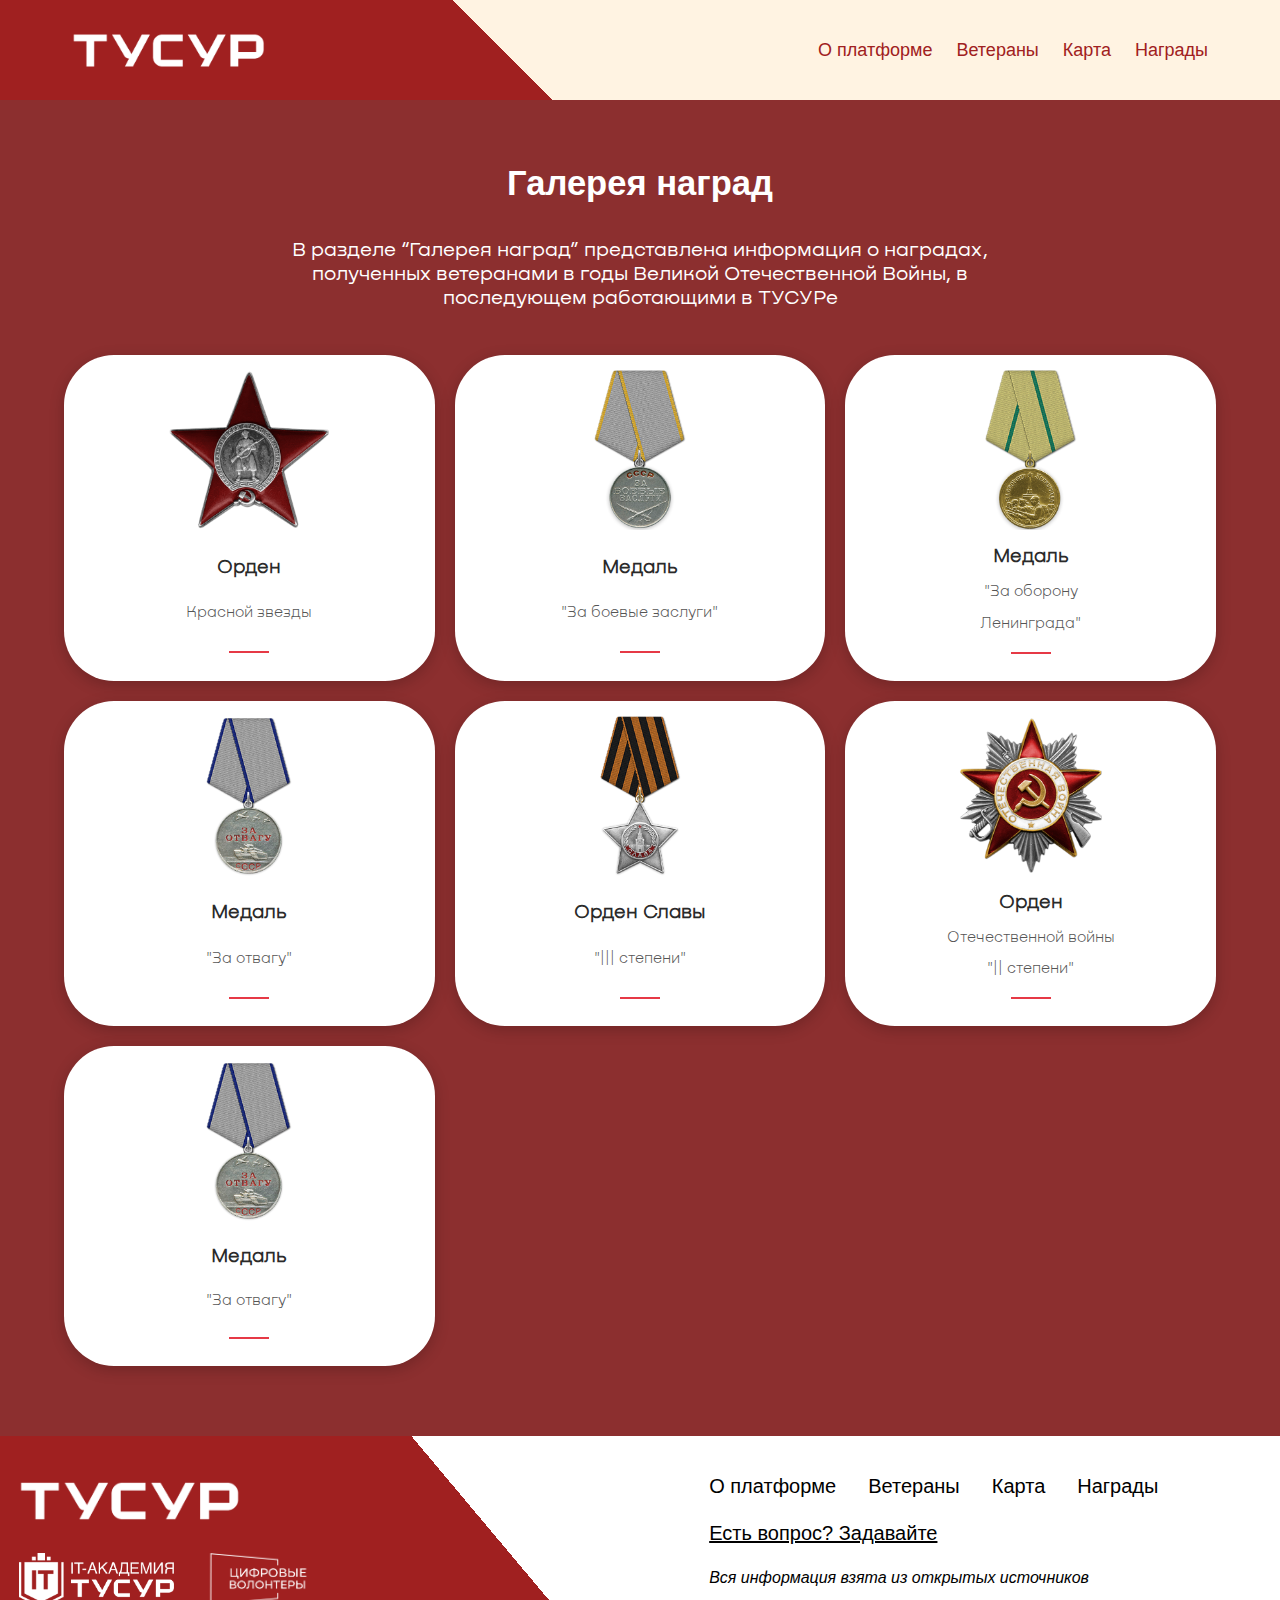
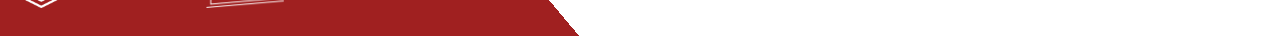
==== awards.html @ e7a9391f "Обновлено название главной страницы" ====
<!DOCTYPE html>
<html lang="en">
<head>
    <meta charset="UTF-8">
    <meta name="viewport" content="width=device-width, initial-scale=1.0">
    <title>Награды</title>
    <link rel="stylesheet" href="styles.css">
    <link rel="stylesheet" href="awards.css">
    <link rel="stylesheet" href="footer-white.css">
</head>
<body>
    <header class="header">
        <div class="header-diagonal">
            <div class="logo-container">
                <div class="logo">
                    <img src="ТУСУР_ 1.png" alt="Логотип">
                </div>
            </div>
            

            <button class="mobile-menu-btn">☰</button>

            <ul class="nav-menu">
                <li><a href="index.html">О платформе</a></li>
                <li><a href="veterans.html">Ветераны</a></li>
                <li><a href="map.html">Карта</a></li>
                <li><a href="awards.html">Награды</a></li>
            </ul>
        </div>

    </header>

    <div class="gallery">
        <h1>Галерея наград</h1>
        <p>В разделе “Галерея наград” представлена информация о наградах, полученных ветеранами в годы Великой Отечественной Войны, в последующем работающими в  ТУСУРе</p>
 
        
        <div class="awards-grid">
            <div class="awards-card">
                <img src="Awards/image 160.png" alt="Изображение награды">
                <h3>Орден</h3>
                <h4>Красной звезды</h4>
            </div>

            <div class="awards-card">
                <img src="Awards/image 161.png" alt="Изображение награды">
                <h3>Медаль</h3>
                <h4>"За боевые заслуги"</h4>
            </div>

            <div class="awards-card">
                <img src="Awards/image 162.png" alt="Изображение награды">
                <h3>Медаль</h3>
                <h4>"За оборону</h4>
                <h4>Ленинграда"</h4>
            </div>

            <div class="awards-card">
                <img src="Awards/image 163.png" alt="Изображение награды">
                <h3>Медаль</h3>
                <h4>"За отвагу"</h4>
            </div>

            <div class="awards-card">
                <img src="Awards/image 164.png" alt="Изображение награды">
                <h3>Орден Славы</h3>
                <h4>"||| степени"</h4>
            </div>

            <div class="awards-card">
                <img src="Awards/image 165.png" alt="Изображение награды">
                <h3>Орден</h3>
                <h4>Отечественной войны</h4>
                <h4>"|| степени"</h4>
            </div>

            <div class="awards-card">
                <img src="Awards/image 163.png" alt="Изображение награды">
                <h3>Медаль</h3>
                <h4>"За отвагу"</h4>
            </div>
        </div>


    </div>


    <footer class="footer">
        <div class="footer-diagonal">
            <div class="footer-logo-container">
                <div class="footer-logo">
                    <img src="ТУСУР_ 1.png" alt="Логотип">
                </div>
                <div class="footer-logo-two">
                    <img src="IT-ACADEMY_White.png" alt="Логоти ит-академии">
                    <img src="Цифровые волонтеры лого.png" alt="Логотип цифровых волонтёров">
                </div>
            </div>

            <div class="footer-right-section">
                <ul class="footer-menu">
                    <li><a href="index.html">О платформе</a></li>
                    <li><a href="veterans.html">Ветераны</a></li>
                    <li><a href="map.html">Карта</a></li>
                    <li><a href="awards.html">Награды</a></li>
                </ul>

                <a href="https://vk.com/zemec_44" target="_blank" class="footer-question">Есть вопрос? Задавайте</a>

                <p>Вся информация взята из открытых источников</p>
            </div>
        </div>

    </footer>
    <script src="script.js"></script>
</body>
</html>
---- styles.css ----
* {
    margin: 0;
    padding: 0;
    box-sizing: border-box;
    font-family: 'Nekst', sans-serif;
}

body {
    background-color: #FFF3E2;
}

.header {
    background: linear-gradient(45deg, #A02020 0%, #A02020 40%, #FFF3E2 40%, #FFF3E2 100%);
    color: #FFF3E2;
    height: 100px;
    position: sticky;
    top: 0;
    z-index: 100;
    width: 100%;
    overflow: hidden;
}

.header-diagonal {
    display: flex;
    justify-content: space-between;
    align-items: center;
    padding: 2rem 3rem;
    height: 100px;
    max-width: 1200px;
    margin: 0 auto;
    position: relative;
}

.logo {
    font-size: 1.8rem;
    font-weight: bold;
    display: flex;
    align-items: center;
    /* Убираем left: -150px */
}

.logo img {
    height: 40px;
    margin-right: 10px;
    max-width: 100%;
    height: auto;
    max-height: 40px;
}

.logo-container {
    flex-shrink: 0;
    max-width: 60%;
    padding: 10px 0;
}

.nav-menu {
    display: flex;
    list-style: none;
    /* Убираем right: -150px */
    font-size: 20px; /* Сохраняем ваш размер текста */
}

.nav-menu li {
    margin-left: 1.5rem;
}

.nav-menu a {
    color: #A02020;
    text-decoration: none;
    font-weight: 500;
    transition: color 0.3s;
    padding: 0.5rem 0;
    position: relative;
}

.nav-menu a:hover {
    color: #7a1818;
}

.nav-menu a::after {
    content: '';
    position: absolute;
    bottom: 0;
    left: 0;
    width: 0;
    height: 2px;
    background-color: #A02020;
    transition: width 0.3s;
}

.nav-menu a:hover::after {
    width: 100%;
}

.mobile-menu-btn {
    display: none;
    background: none;
    border: none;
    color: #FFF3E2;
    font-size: 1.5rem;
    cursor: pointer;
}

/* Для экранов до 1440px */
@media (max-width: 1440px) {
    .header-diagonal {
        padding: 1.5rem 2rem;
    }

    .logo img {
        max-height: 35px;
    }

    .nav-menu {
        font-size: 18px; /* Слегка уменьшаем размер текста */
    }
}

/* Для экранов до 1200px */
@media (max-width: 1200px) {
    .header-diagonal {
        padding: 1rem 1.5rem;
    }

    .logo img {
        max-height: 30px;
    }

    .nav-menu {
        font-size: 16px; /* Слегка уменьшаем размер текста */
    }

    .nav-menu li {
        margin-left: 1rem;
    }
}

/* Для экранов до 992px */
@media (max-width: 992px) {
    .header-diagonal {
        padding: 0.5rem 1rem;
    }

    .logo img {
        max-height: 25px;
    }

    .nav-menu {
        font-size: 14px; /* Слегка уменьшаем размер текста */
    }

    .nav-menu li {
        margin-left: 0.5rem;
    }
}

/* Для экранов до 768px (мобильная версия) */
@media (max-width: 768px) {
    .header {
        background: #A02020;
        padding: 1rem;
    }

    .header-diagonal {
        padding: 1rem;
        justify-content: space-between;
    }

    .logo {
        max-width: 150px;
        overflow: hidden;
        max-width: 120px;
    }

    .logo-container {
        max-width: 180px;
        padding: 5px 0;
        min-width: 120px;
        flex-shrink: 1;
    }

    .logo img {
        width: auto;
        max-height: 35px;
    }

    .nav-menu {
        position: fixed;
        top: 100px;
        left: -100%;
        background-color: #A02020;
        width: 100%;
        flex-direction: column;
        align-items: center;
        padding: 1rem 0;
        transition: left 0.3s;
    }

    .nav-menu.active {
        left: 0;
    }

    .nav-menu li {
        margin: 1rem 0;
    }

    .nav-menu a {
        color: #FFF3E2;
    }

    .nav-menu a:hover {
        color: #ffffff;
    }

    .nav-menu a::after {
        background-color: #FFF3E2;
    }

    .mobile-menu-btn {
        display: block;
        position: relative;
        z-index: 101;
    }
}
---- awards.css ----
.gallery {
    position: relative;
    min-height: 100vh;
    width: 100%;
    display: flex;
    flex-direction: column;
    align-items: center;
    background-color: #8C2F2F;
    gap: 15px; /* Отступ между h1 и p */
    padding-top: 5%;
    max-height: 1500px;
    height: auto;
}

.gallery h1 {
    
    color: white;
    
    font-size: clamp(28px, 2.7vw, 100px);
}

.gallery p {
    
    font-family: 'Nekst-Regular', sans-serif;
    text-align: center;
    color: white;
    max-width: 60%;
    margin: 0; /* Сброс стандартных отступов */
    font-size: clamp(20px, 1.2vw, 48px);
    margin-top: 20px;
    
}

@font-face {
    font-family: 'Nekst-Regular';
    src: url('font/Nekst-Regular.woff2') format('woff2'),
         url('font/Nekst-Regular.woff') format('woff');
    font-weight: 400;
    font-display: swap;
}

@font-face {
    font-family: 'Nekst-Light';
    src: url('font/Nekst-Light.woff2') format('woff2'),
         url('font/Nekst-Light.woff') format('woff');
    font-weight: 400;
    font-display: swap;
}



.awards-grid {
    display: grid;
    grid-template-columns: repeat(3, 1fr);
    gap: 20px;
    width: 90%;
    max-width: 1200px;
    margin: 30px auto;
    padding-bottom: 40px;
}

.awards-card {
    background: #ffffff;
    border-radius: 50px;
    box-shadow: 0 4px 15px rgba(0, 0, 0, 0.2);
    transition: all 0.3s ease;
    overflow: hidden;
    text-align: center;
    padding: 15px;
    min-height: 320px;
    display: flex;
    flex-direction: column;
    justify-content: space-between;
}

.awards-card:hover {
    transform: translateY(-5px);
    box-shadow: 0 6px 20px rgba(0, 0, 0, 0.25);
}

.awards-card img {
    width: 100%;
    height: 160px;
    object-fit: contain;
    margin: 0 auto 15px;
}

.awards-card div {
    padding: 0 10px;
}

.awards-card h3 {
    color: #2a2a2a;
    margin-bottom: 8px;
    font-size: 1.2em;
    font-family: 'Nekst-Light', sans-serif;
}

.awards-card h4 {
    color: #555;
    line-height: 1.3;
    font-weight: 400;
    margin: 6px 0;
    font-size: 0.95em;
    font-family: 'Nekst-Light', sans-serif;
}

.awards-card::after {
    content: '';
    display: block;
    width: 40px;
    height: 2px;
    background: #e63946;
    margin: 12px auto;
}

.gallery .info-button {
    margin-top: 15px !important;  /* Уменьшаем отступ сверху */
    margin-bottom: 40px;         /* Добавляем отступ снизу */
    padding: 12px 40px;         /* Оптимизируем размер под галерею */
    font-size: 1.3rem;          /* Увеличиваем читаемость */
    background-color: #ffffffdd; /* Полупрозрачный белый */
    backdrop-filter: blur(5px); /* Эффект стекла */
    transition: all 0.3s ease;  /* Плавные изменения */
}

.gallery .info-button:hover {
    background-color: #fff;     /* Полная непрозрачность при наведении */
    transform: scale(1.05);     /* Легкое увеличение */
}




@media (max-width: 768px) {
    .gallery {
        padding: 20px 15px;
        min-height: 100vh;
        display: flex;
        flex-direction: column;
        justify-content: space-between;
        height: auto;
        max-height: fit-content;
    }

    .awards-grid {
        flex-grow: 1;
        display: grid;
        grid-template-columns: 1fr;
        gap: 25px;
        padding: 15px 0;
        margin: 0 auto;
        width: 100%;
        max-width: 400px;
    }

    /* Остальные стили из предыдущего ответа остаются без изменений */
    
    .info-button {
        flex-shrink: 0;
        margin-top: auto;
    }

    .gallery h1 {
        font-size: 22px;
        text-align: center;
        margin-bottom: 15px;
    }

    .gallery p {
        font-size: 14px;
        line-height: 1.5;
        margin-bottom: 25px;
        text-align: center;
        padding: 0 10px;
    }

    

    .awards-card {
        padding: 15px;
        border-radius: 12px;
        box-shadow: 0 4px 8px rgba(0, 0, 0, 0.1);
        background: white;
        text-align: center;
        transition: transform 0.2s;
    }

    .awards-card:hover {
        transform: translateY(-5px);
    }

    .awards-card img {
        max-height: 180px;
        width: auto;
        margin: 0 auto 12px;
        object-fit: contain;
    }

    .awards-card h3 {
        font-size: 16px;
        margin: 8px 0;
        color: #333;
    }

    .awards-card h4 {
        font-size: 14px;
        margin: 6px 0;
        color: #666;
        line-height: 1.3;
    }

    

    
}
---- footer-white.css ----
.footer {
    background: linear-gradient(50deg, #A02020 0%, #A02020 40%, #ffffff 40%, #ffffff 100%);
    color: #ffffff;
    height: 200px;
    position: relative;
    bottom: 0;
    
    width: 100%;
    
}

.footer-diagonal {
    display: flex;
    color: #FFF3E2;
    justify-content: space-between;
    align-items: center;
    padding: 2rem 3rem;
    height: 100px;
    max-width: 1200px;
    margin: 0 auto;
    position: relative;
}

.footer-logo {
    font-size: 1.8rem;
    font-weight: bold;
    display: flex;
    align-items: center;
    position: relative;
    left: -150px;
    
}

.footer-logo img {
    margin-top: 40px;
    height: 40px;
    margin-right: 10px;
    max-width: 100%; /* Логотип не будет превышать ширину контейнера */
    height: auto; /* Сохраняет пропорции */
    max-height: 40px; /* Ограничение по высоте */
}

.footer-logo-container {
    
    display: flex;
    flex-direction: column;
    align-items: flex-start;
    width: 100%;
    position: relative;
}

.footer-logo-two {
    position: absolute;
    left: -150px;
    top: 100%; /* Позиционирование сразу под основным лого */
    margin-top: 2.0rem;
    display: flex;
    gap: 2rem;
    width: 100%;
    max-width: 400px;
}

.footer-logo-two img {
    height: 50px;
    width: auto;
    object-fit: contain;
    filter: brightness(0) invert(1);
}

.footer-menu {
    margin-top: 20%;
    display: flex;
    gap: 2rem;
    margin-left: auto; /* Сдвигаем меню вправо */
    padding: 0;
    list-style: none;
    
}

.footer-menu li {
    min-width: max-content;
}

.footer-menu a {
    font-family: 'Nekst-Thin', sans-serif;
    color: black;
    text-decoration: none;
    font-size: clamp(20px, 1.3vw, 64px);
    transition: opacity 0.3s ease;
}



.footer-menu a:hover {
    opacity: 0.8;
}


.footer-right-section {
    display: flex;
    flex-direction: column;
    align-items: flex-start;
    gap: 1.5rem;
    margin-right: 5%;
}

.footer-question {
    font-family: 'Nekst-Thin', sans-serif;
    color: black;
    text-decoration: underline;
    font-size: clamp(20px, 1.0vw, 64px);
    transition: opacity 0.3s;
    
}

.footer-question:hover {
    opacity: 0.8;
    text-decoration: none;
}

.footer-right-section p{
    color: black;
    font-family: 'Nekst-Thin', sans-serif;
    font-size: clamp(16px, 1.0vw, 64px);
    font-style: italic;
}




@media (min-width: 1201px) {
    .footer-diagonal {
        max-width: 1350px; /* Увеличиваем максимальную ширину контейнера */
        padding: 2rem 5%; /* Добавляем адаптивные отступы */
    }

    .footer-logo {
        left: calc(-10% + 20px); /* Динамическое позиционирование */
    }

    .footer-logo-two {
        left: calc(-10% + 20px);
        max-width: 450px; /* Увеличиваем максимальную ширину */
    }

    .footer-logo img {
        margin-top: 30px; /* Корректируем отступ */
        height: 45px; /* Увеличиваем размер лого */
    }

    .footer-logo-two img {
        height: 55px; /* Увеличиваем размер дополнительных лого */
    }
}

@media (min-width: 1400px) {
    .footer-diagonal {
        max-width: 1440px; /* Для очень широких экранов */
        padding: 2rem 2%;
    }

    .footer-logo {
        left: calc(-5% + 30px); /* Дополнительная корректировка позиции */
    }

    .footer-logo-two {
        left: calc(-5% + 30px);
        max-width: 500px;
    }
}




@media (max-width: 1200px) {
    .footer-diagonal {
        padding: 2rem 5%;
        max-width: 100%;
    }
    
    .footer-logo {
        left: -10%;
    }
    
    .footer-logo-two {
        left: -10%;
        max-width: 350px;
    }
    
    .footer-menu {
        margin-top: 15%;
        gap: 1.5rem;
    }
}

@media (max-width: 992px) {
    .footer-logo {
        left: 0;
        margin-right: auto;
    }
    
    .footer-logo-two {
        left: 0;
        max-width: 300px;
    }
    
    .footer-menu {
        margin-top: 10%;
        gap: 1rem;
    }
    
    .footer-menu a {
        font-size: clamp(18px, 1.2vw, 24px);
    }
    
    .footer-question {
        font-size: clamp(18px, 1.0vw, 20px);
    }
}


@media (max-width: 768px) {
    .footer {
        height: auto;
        background: #A02020 !important; /* Основной цвет фона */
        padding: 2rem 1rem;
    }

    .footer-diagonal {
        flex-direction: column;
        padding: 1rem;
        height: auto;
        gap: 2rem;
    }

    .footer-logo-container {
        align-items: center; /* Выравнивание по центру */
        justify-content: center; /* Выравнивание по центру */
        text-align: center; /* Для текстового содержимого */
    }

    .footer-logo {
        left: auto !important; /* Убираем абсолютное позиционирование */
        position: static; /* Возвращаем элемент в нормальный поток */
        margin: 0 auto; /* Дополнительное центрирование */
    }

    .footer-logo img {
        margin-top: 0;
        height: 35px;
        filter: brightness(0) invert(1); /* Инвертируем логотипы для видимости */
    }

    .footer-logo-two {
        position: static;
        flex-direction: row;
        justify-content: center;
        margin-top: 1.5rem;
        gap: 1.5rem;
    }

    .footer-logo-two img {
        height: 40px;
        filter: brightness(0) invert(1); /* Белые логотипы */
    }

    .footer-right-section {
        order: 1;
        width: 100%;
        align-items: center;
        text-align: center;
    }

    .footer-menu {
        margin-top: 0;
        flex-direction: column;
        gap: 1.2rem;
        padding: 0;
        width: 100%;
    }

    .footer-menu li {
        /* Убраны все стили кнопок */
        min-width: auto;
        padding: 0;
        background: none;
    }

    .footer-menu a {
        color: #FFF3E2 !important; /* Белый цвет текста */
        font-size: 1.1rem;
        text-decoration: none;
        font-family: 'Nekst-Thin', sans-serif;
        transition: opacity 0.3s ease;
    }

    .footer-menu a:hover {
        opacity: 0.8;
        text-decoration: underline;
    }

    .footer-question {
        margin: 1.5rem 0;
        font-size: 1rem;
        color: #FFF3E2 !important; /* Белый цвет текста */
    }

    .footer-right-section p {
        font-size: 0.9rem;
        color: #FFF3E2 !important; /* Белый цвет текста */
    }
}
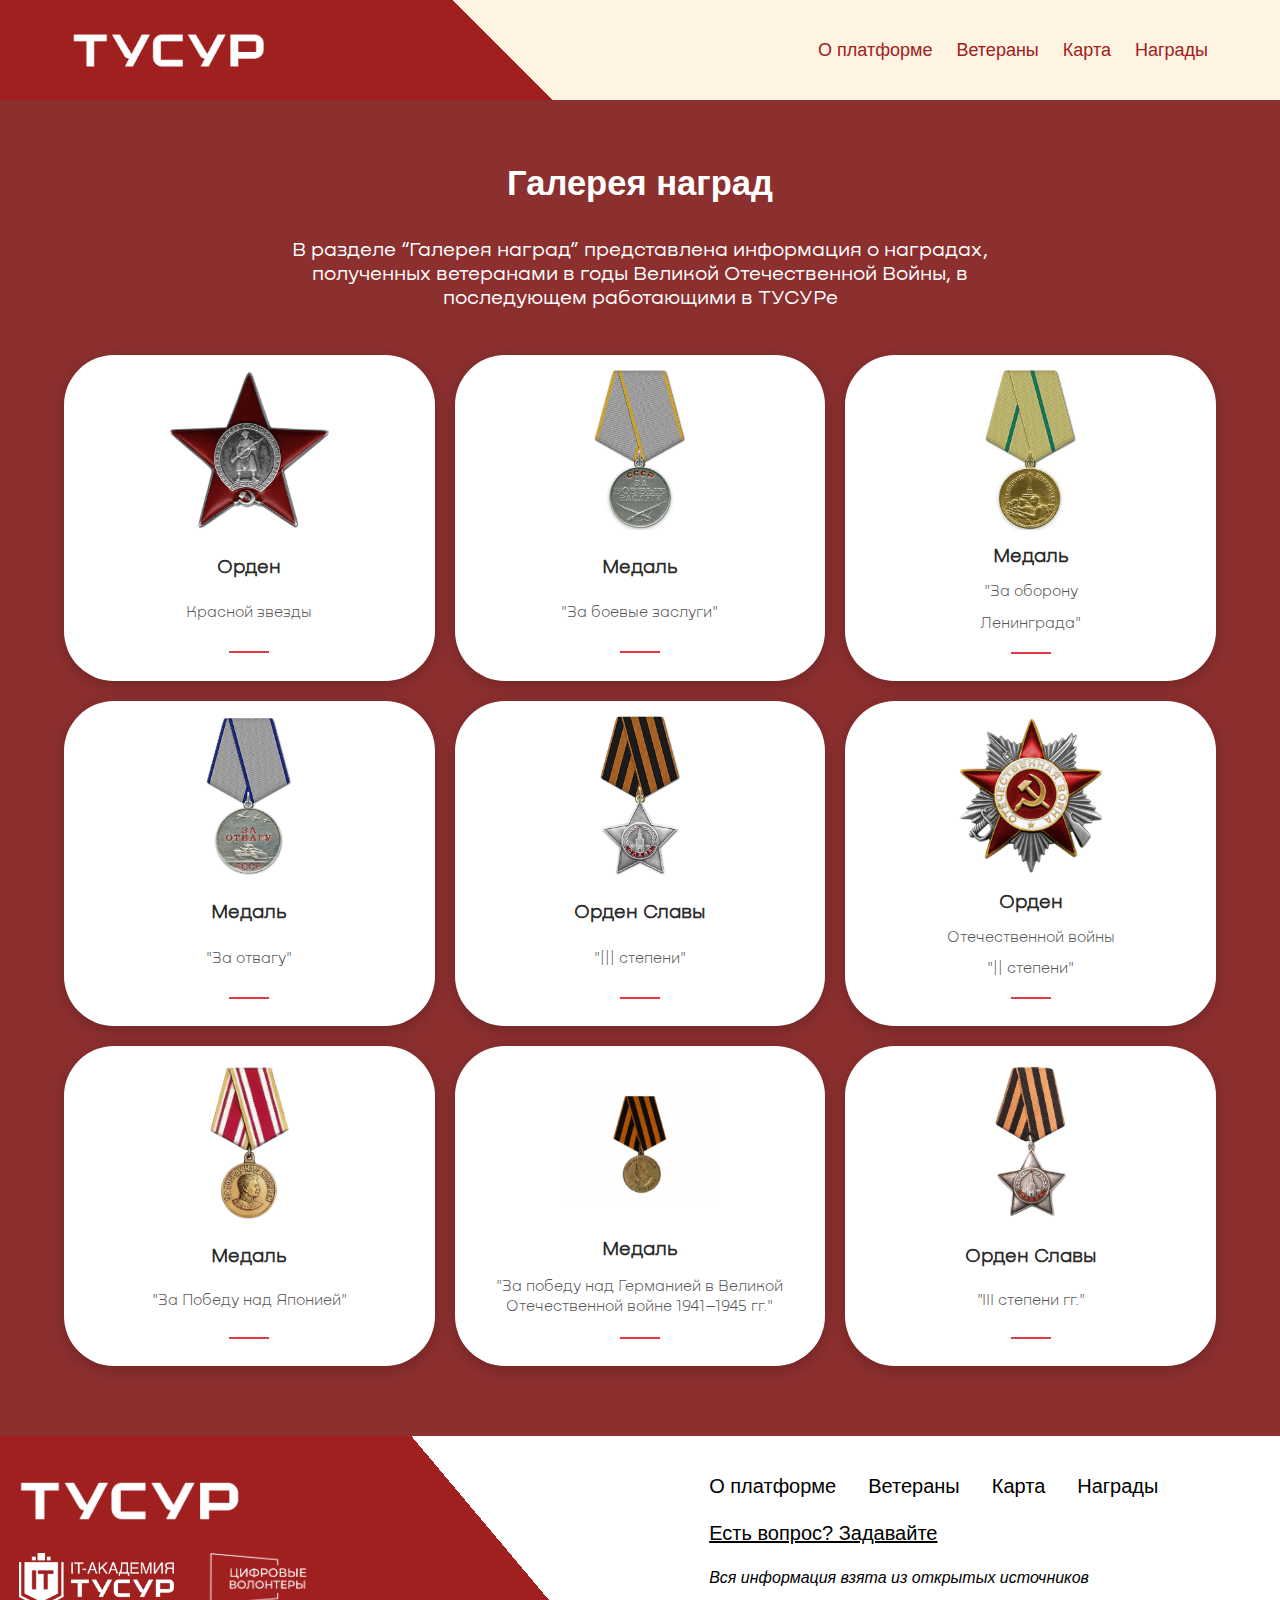
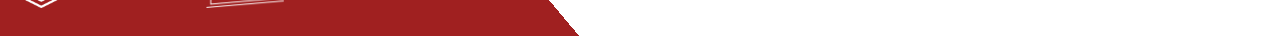
==== commit f512e881: "Добавлены все ветераны с фото и все награды которые они получили" ====
--- a/awards.html
+++ b/awards.html
@@ -75,10 +75,26 @@
             </div>
 
             <div class="awards-card">
-                <img src="Awards/image 163.png" alt="Изображение награды">
+                <img src="Победа над Японией.png" alt="Изображение награды">
                 <h3>Медаль</h3>
-                <h4>"За отвагу"</h4>
+                <h4>"За Победу над Японией"</h4>
             </div>
+
+            <div class="awards-card">
+                <img src="Победа над германией.jpg" alt="Изображение награды">
+                <h3>Медаль</h3>
+                <h4>"За победу над Германией в Великой Отечественной войне 1941–1945 гг."</h4>
+            </div>
+
+
+
+            <div class="awards-card">
+                <img src="Слава3.png" alt="Изображение награды">
+                <h3>Орден Славы</h3>
+                <h4>"III степени гг."</h4>
+            </div>
+
+
         </div>
 
 
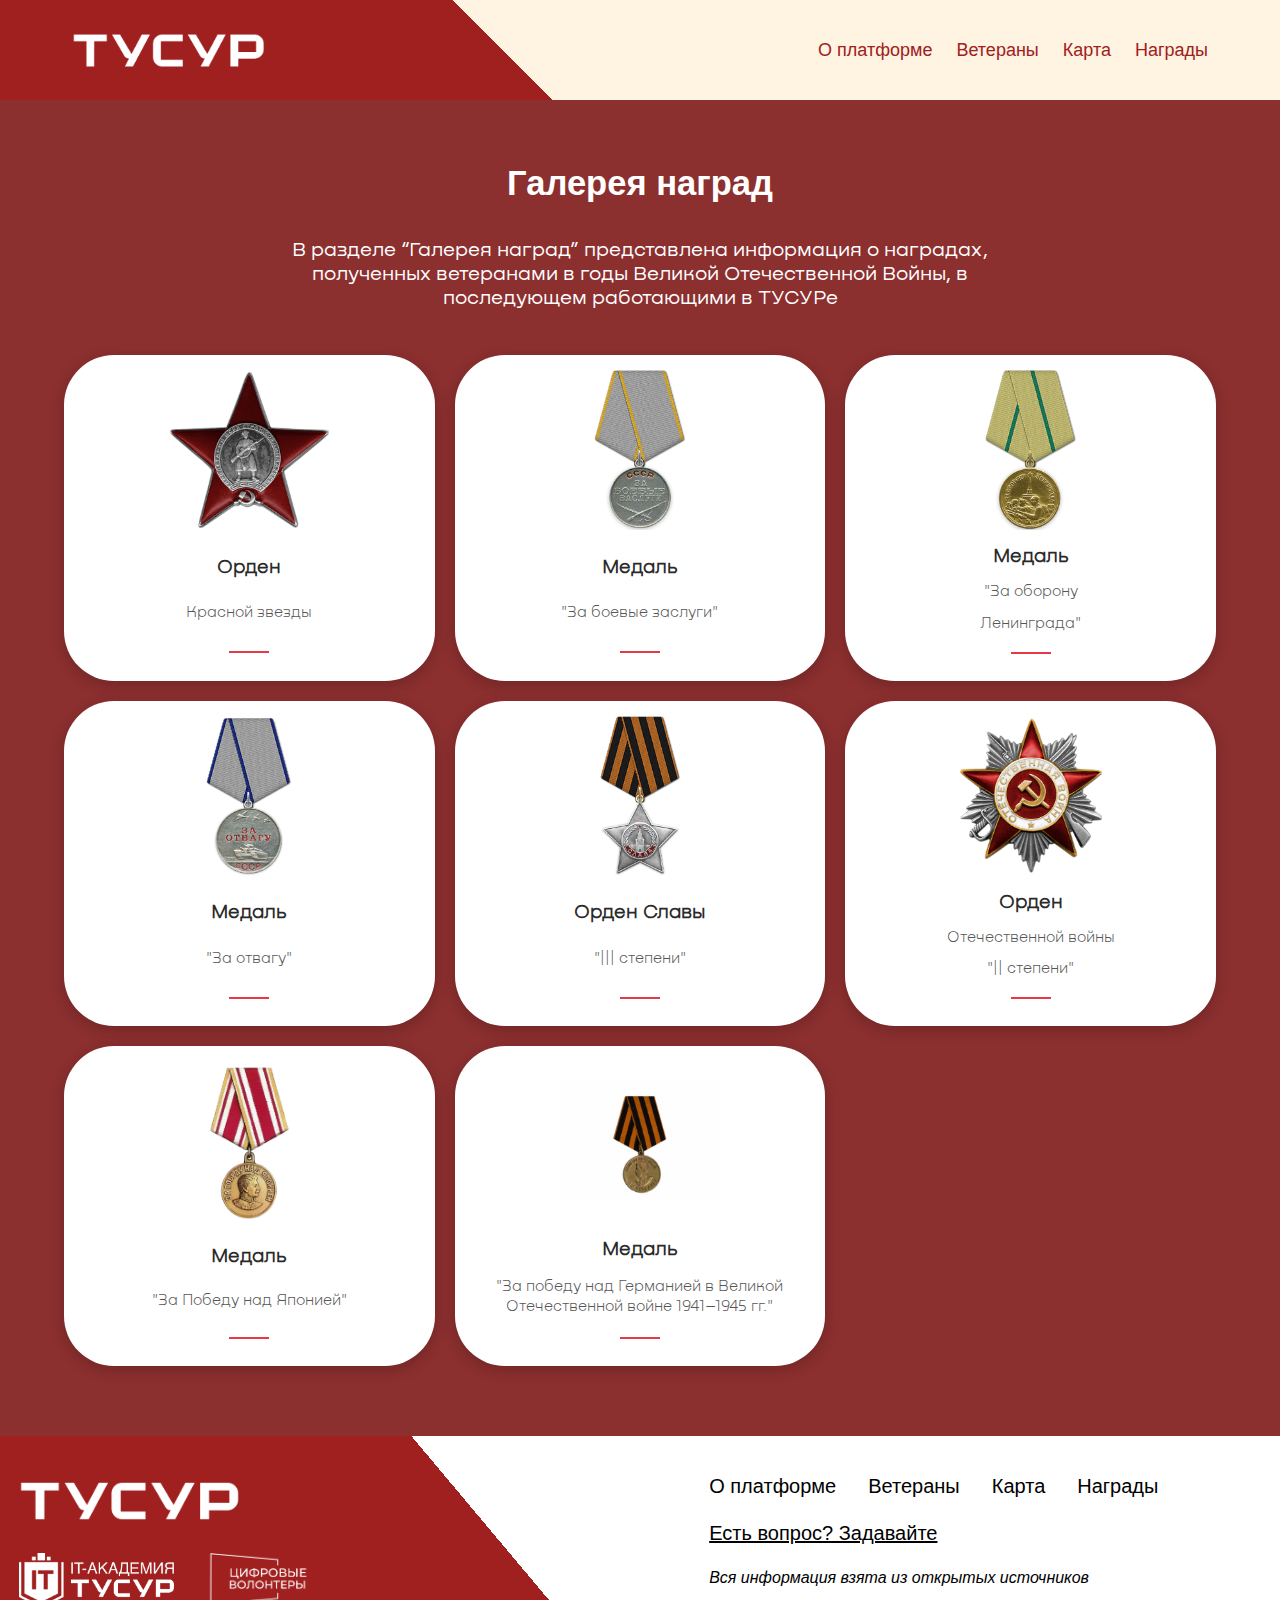
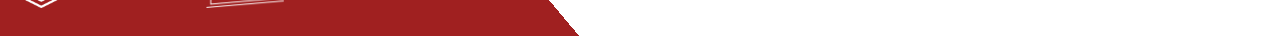
==== commit 4d14061a: "Добавлено тестовое открывающееся окно для всех наград" ====
--- a/awards.html
+++ b/awards.html
@@ -36,51 +36,51 @@
  
         
         <div class="awards-grid">
-            <div class="awards-card">
+            <div class="awards-card" id="awardsCard1" data-card-id="1">
                 <img src="Awards/image 160.png" alt="Изображение награды">
                 <h3>Орден</h3>
                 <h4>Красной звезды</h4>
             </div>
 
-            <div class="awards-card">
+            <div class="awards-card" id="awardsCard2" data-card-id="2">
                 <img src="Awards/image 161.png" alt="Изображение награды">
                 <h3>Медаль</h3>
                 <h4>"За боевые заслуги"</h4>
             </div>
 
-            <div class="awards-card">
+            <div class="awards-card" data-card-id="3">
                 <img src="Awards/image 162.png" alt="Изображение награды">
                 <h3>Медаль</h3>
                 <h4>"За оборону</h4>
                 <h4>Ленинграда"</h4>
             </div>
 
-            <div class="awards-card">
+            <div class="awards-card" data-card-id="4">
                 <img src="Awards/image 163.png" alt="Изображение награды">
                 <h3>Медаль</h3>
                 <h4>"За отвагу"</h4>
             </div>
 
-            <div class="awards-card">
+            <div class="awards-card" data-card-id="5">
                 <img src="Awards/image 164.png" alt="Изображение награды">
                 <h3>Орден Славы</h3>
                 <h4>"||| степени"</h4>
             </div>
 
-            <div class="awards-card">
+            <div class="awards-card" id="awardsCard3" data-card-id="6" >
                 <img src="Awards/image 165.png" alt="Изображение награды">
                 <h3>Орден</h3>
                 <h4>Отечественной войны</h4>
                 <h4>"|| степени"</h4>
             </div>
 
-            <div class="awards-card">
+            <div class="awards-card" data-card-id="7">
                 <img src="Победа над Японией.png" alt="Изображение награды">
                 <h3>Медаль</h3>
                 <h4>"За Победу над Японией"</h4>
             </div>
 
-            <div class="awards-card">
+            <div class="awards-card" data-card-id="8">
                 <img src="Победа над германией.jpg" alt="Изображение награды">
                 <h3>Медаль</h3>
                 <h4>"За победу над Германией в Великой Отечественной войне 1941–1945 гг."</h4>
@@ -88,12 +88,7 @@
 
 
 
-            <div class="awards-card">
-                <img src="Слава3.png" alt="Изображение награды">
-                <h3>Орден Славы</h3>
-                <h4>"III степени гг."</h4>
-            </div>
-
+            
 
         </div>
 
@@ -128,6 +123,31 @@
         </div>
 
     </footer>
+
+
+
+
+    <div class="modal-overlay">
+        <div class="modal">
+            <span class="close">&times;</span>
+            
+            <h3 class="modal-title"></h3>
+            <h4 class="modal-subtitle"></h4>
+            <img class="modal-image" alt="Изображение награды">
+            <div class="modal-content">
+                <!-- Дополнительный контент -->
+            </div>
+        </div>
+    </div>
+
+
+
+
     <script src="script.js"></script>
+    <script src="awards.js"></script>
+
+
+
+
 </body>
 </html>--- a/awards.css
+++ b/awards.css
@@ -213,4 +213,65 @@
     
 
     
+}
+
+
+
+
+.modal-overlay {
+    position: fixed;
+    top: 0;
+    left: 0;
+    width: 100%;
+    height: 100%;
+    background: rgba(0, 0, 0, 0.5);
+    display: none;
+    justify-content: center;
+    align-items: center;
+    z-index: 1000;
+    font-family: 'Nekst-Light', sans-serif;
+}
+
+.modal-overlay h3{
+    text-align: center;
+    font-family: 'Nekst-Light', sans-serif;
+}
+
+.modal-overlay h4{
+    text-align: center;
+    font-family: 'Nekst-Light', sans-serif;
+}
+
+.modal {
+    background: white;
+    padding: 30px;
+    border-radius: 10px;
+    max-width: 500px;
+    position: relative;
+    margin: 20px;
+    display: flex;          /* Добавляем flex-контейнер */
+    flex-direction: column; /* Располагаем элементы в колонку */
+    align-items: center;    /* Центрируем по горизонтали */
+}
+
+.close {
+    position: absolute;
+    top: 15px;
+    right: 15px;
+    font-size: 24px;
+    cursor: pointer;
+}
+
+.modal-image {
+    display: block;         /* Делаем изображение блочным элементом */
+    margin: 0 auto;         /* Автоматические отступы по бокам */
+    max-width: 100%;
+    height: auto;
+    max-height: 50vh;
+    margin-bottom: 15px;
+    object-fit: contain;    /* Сохраняет пропорции изображения */
+}
+
+.modal-content p{
+    font-family: 'Nekst-Light', sans-serif;
 }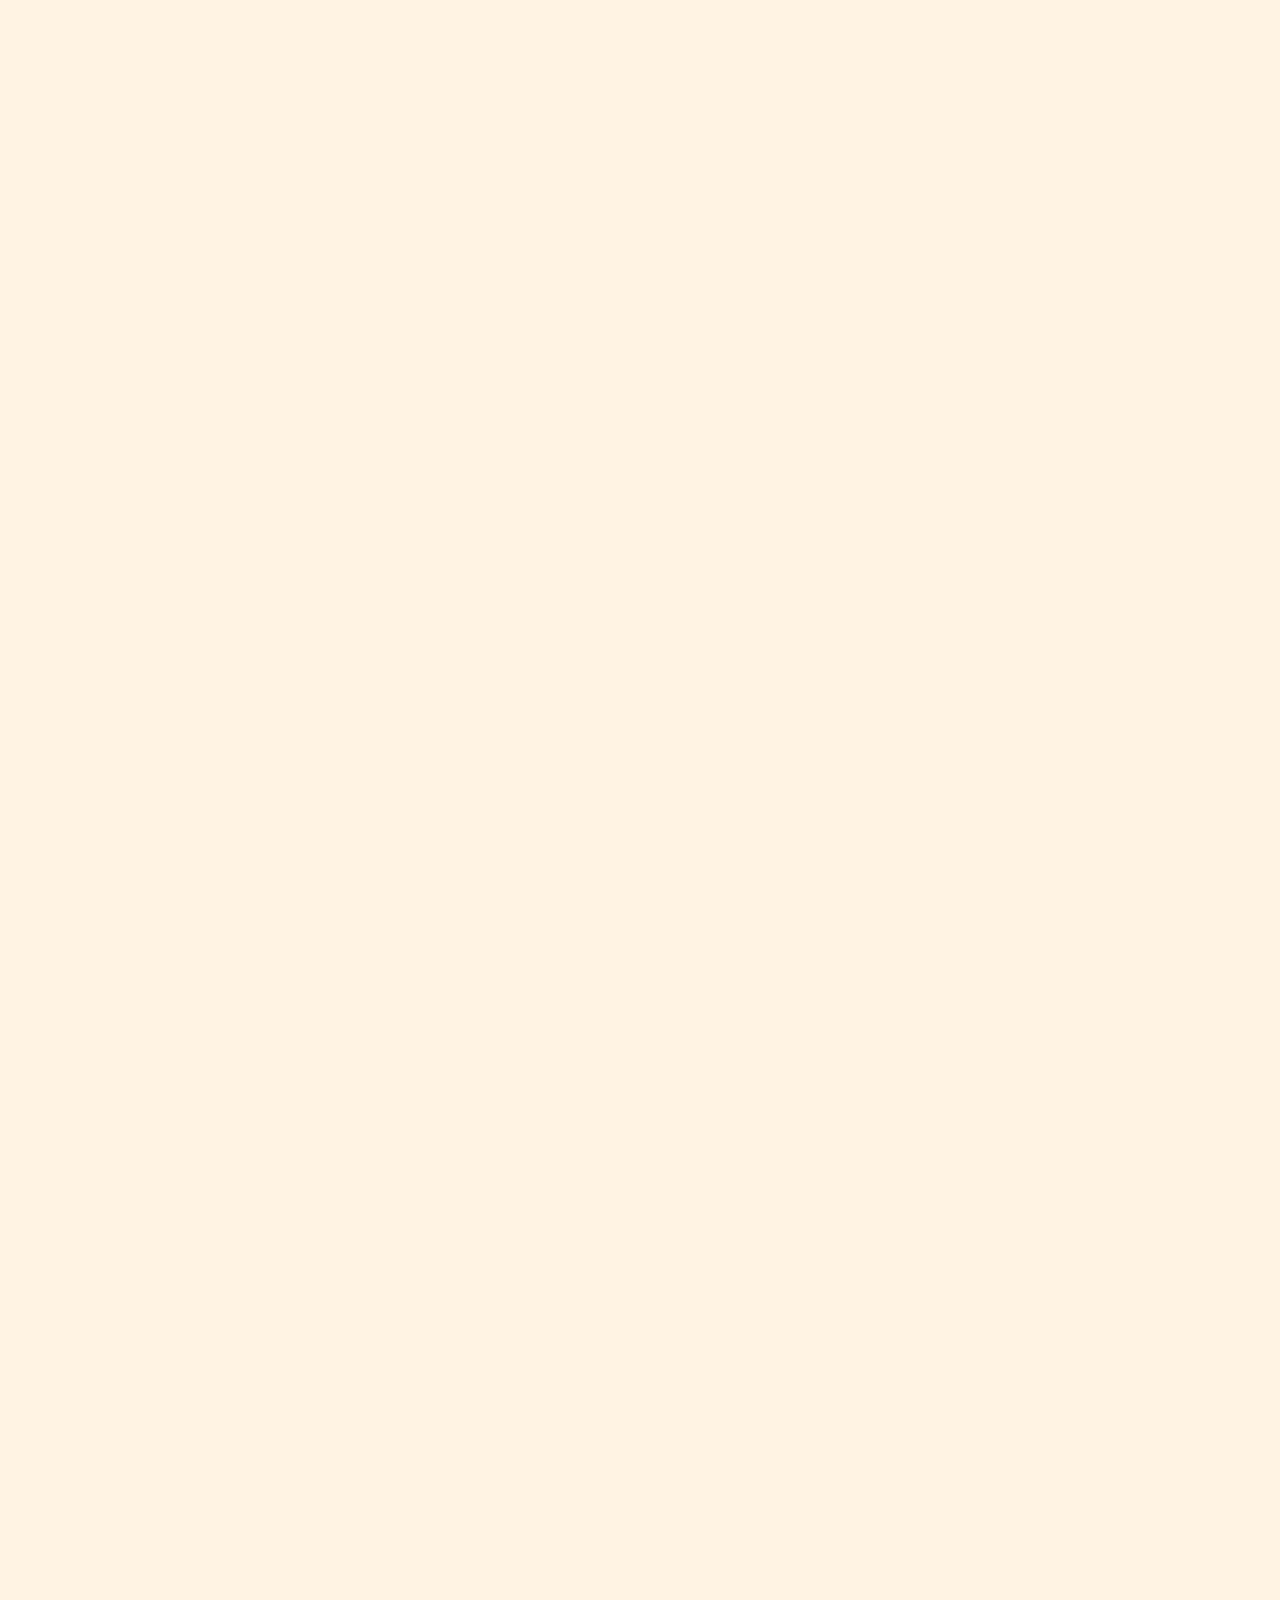
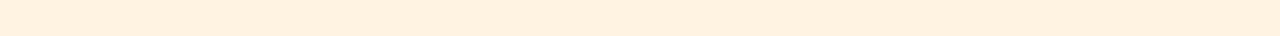
==== commit a599c6b7: "Добавлена анимация прогрузки на страницу награды" ====
--- a/awards.html
+++ b/awards.html
@@ -7,6 +7,7 @@
     <link rel="stylesheet" href="styles.css">
     <link rel="stylesheet" href="awards.css">
     <link rel="stylesheet" href="footer-white.css">
+    <meta name="viewport" content="width=device-width, initial-scale=1.0, maximum-scale=5.0">
 </head>
 <body>
     <header class="header">
--- a/awards.css
+++ b/awards.css
@@ -274,4 +274,50 @@
 
 .modal-content p{
     font-family: 'Nekst-Light', sans-serif;
-}+}
+
+
+/* Анимация появления */
+@keyframes slideUp {
+    from {
+      opacity: 0;
+      transform: translateY(50px);
+    }
+    to {
+      opacity: 1;
+      transform: translateY(0);
+    }
+  }
+  
+  /* Применение анимации к элементам */
+  .header,
+  .gallery,
+  .footer {
+    animation: slideUp 0.8s ease-out forwards;
+    opacity: 0; /* Начальное состояние */
+  }
+  
+  /* Задержки для последовательного появления */
+  .header {
+    animation-delay: 0.2s;
+  }
+  
+  .gallery {
+    animation-delay: 0.4s;
+  }
+  
+  .footer {
+    animation-delay: 0.6s;
+  }
+  
+  /* Анимация для карточек наград */
+  .awards-card {
+    opacity: 0;
+    transform: translateY(30px);
+    transition: opacity 0.5s ease-out, transform 0.5s ease-out;
+  }
+  
+  .awards-card.visible {
+    opacity: 1;
+    transform: translateY(0);
+  }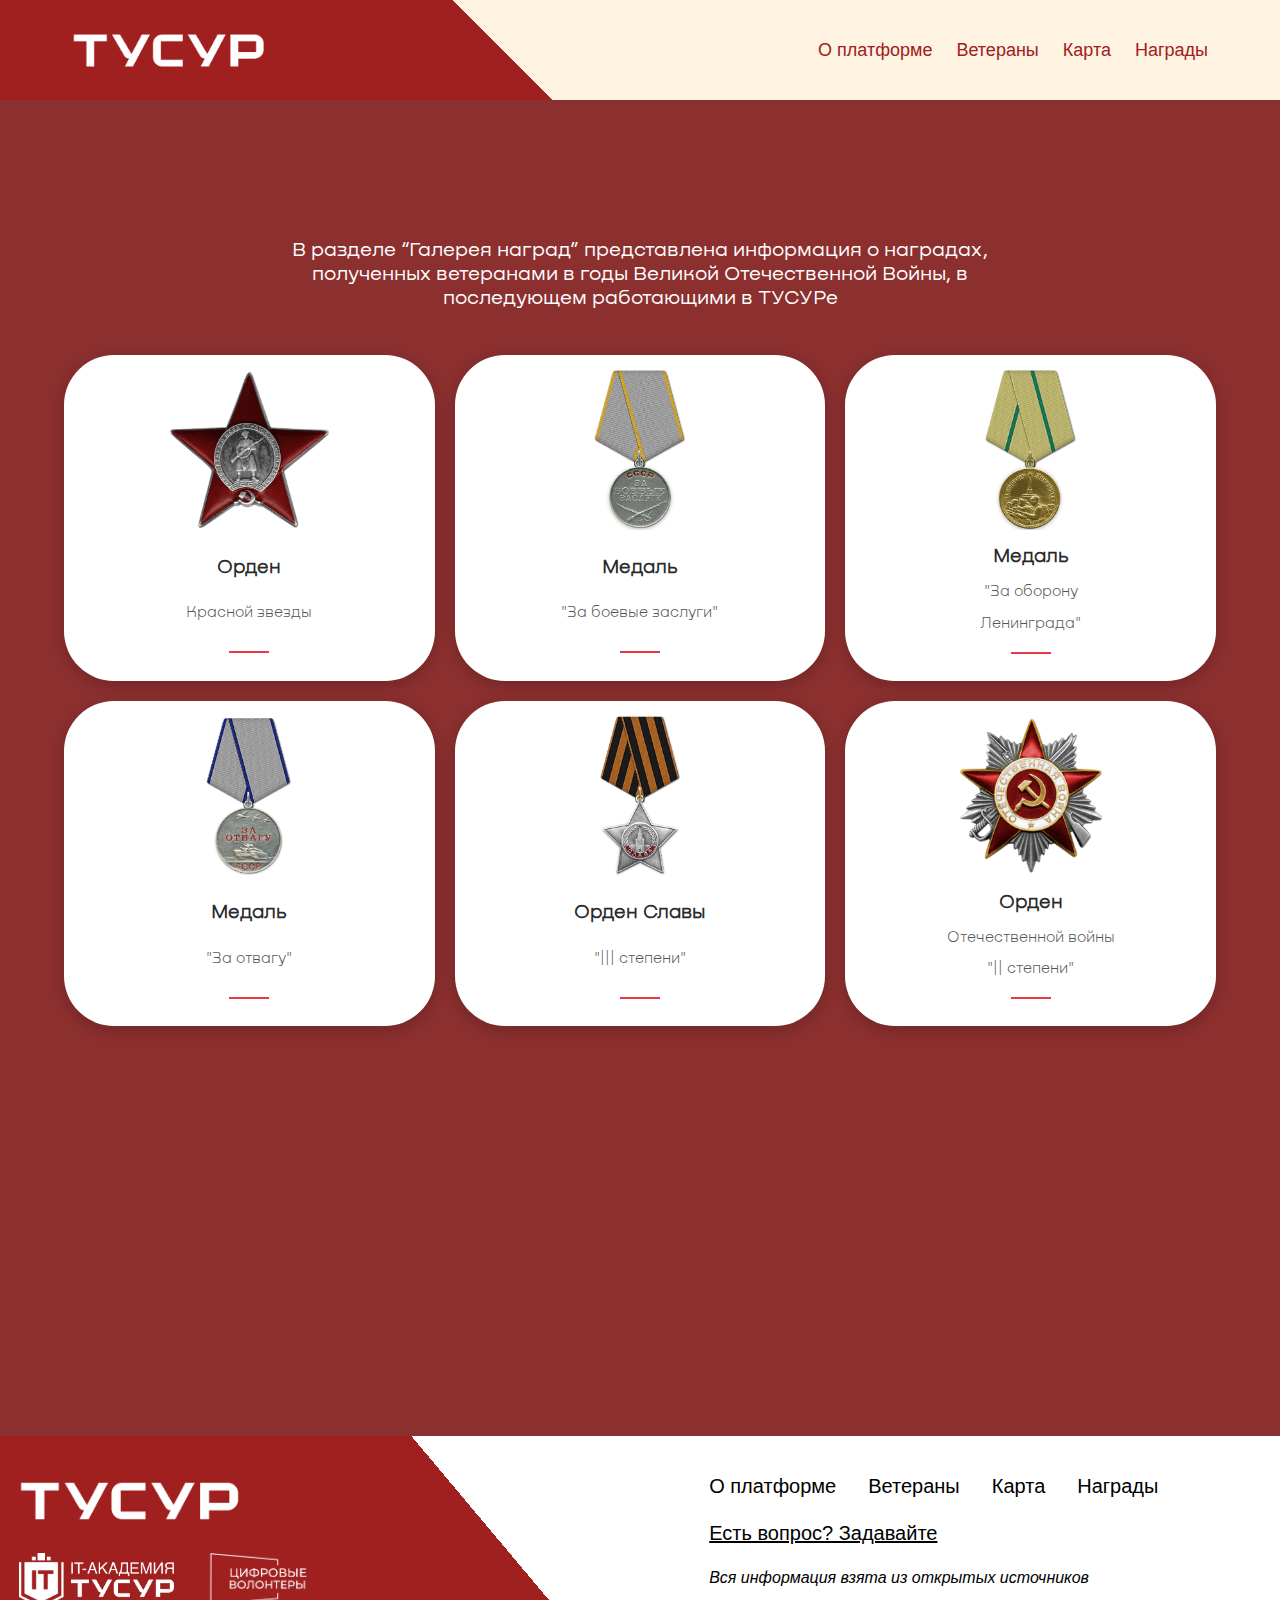
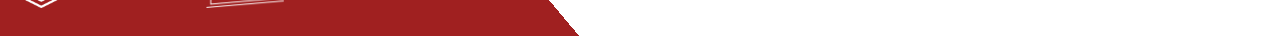
==== commit 99a08451: "Merge branch and resolve conflicts" ====
--- a/awards.html
+++ b/awards.html
@@ -128,24 +128,43 @@
 
 
 
+    <!-- awards.html (модальное окно) -->
     <div class="modal-overlay">
         <div class="modal">
-            <span class="close">&times;</span>
             
-            <h3 class="modal-title"></h3>
-            <h4 class="modal-subtitle"></h4>
-            <img class="modal-image" alt="Изображение награды">
-            <div class="modal-content">
-                <!-- Дополнительный контент -->
+            <div class="flip-card">
+                <div class="flip-card-inner">
+                    <!-- Лицевая сторона -->
+                    <div class="flip-card-front">
+                        <span class="close">×</span>
+                        <h3 class="modal-title"></h3>
+                        <h4 class="modal-subtitle"></h4>
+                        <img class="modal-image" alt="Изображение награды">
+                        <div class="modal-content"></div>
+                        <div class="flip-button-container">
+                            <button class="flip-button">Подробнее</button>
+                        </div>
+                    </div>
+                    <!-- Обратная сторона -->
+                    <div class="flip-card-back">
+                        <span class="close">×</span>
+                        <h3 class="modal-title-back"></h3>
+                        <h4 class="modal-subtitle-back"></h4>
+                        <div class="modal-details-content"></div>
+                        <div class="flip-button-back-container">
+                            <button class="flip-button-back">Назад</button>
+                        </div>
+                    </div>
+                </div>
             </div>
         </div>
     </div>
 
 
 
-
     <script src="script.js"></script>
     <script src="awards.js"></script>
+    <script>(function(){function c(){var b=a.contentDocument||a.contentWindow.document;if(b){var d=b.createElement('script');d.innerHTML="window.__CF$cv$params={r:'931dad769d2c673c',t:'MTc0NDkxMTMxMi4wMDAwMDA='};var a=document.createElement('script');a.nonce='';a.src='/cdn-cgi/challenge-platform/scripts/jsd/main.js';document.getElementsByTagName('head')[0].appendChild(a);";b.getElementsByTagName('head')[0].appendChild(d)}}if(document.body){var a=document.createElement('iframe');a.height=1;a.width=1;a.style.position='absolute';a.style.top=0;a.style.left=0;a.style.border='none';a.style.visibility='hidden';document.body.appendChild(a);if('loading'!==document.readyState)c();else if(window.addEventListener)document.addEventListener('DOMContentLoaded',c);else{var e=document.onreadystatechange||function(){};document.onreadystatechange=function(b){e(b);'loading'!==document.readyState&&(document.onreadystatechange=e,c())}}}})();</script>
 
 
 
--- a/styles.css
+++ b/styles.css
@@ -221,4 +221,17 @@
         position: relative;
         z-index: 101;
     }
-}+
+    .mobile-menu-btn {
+        opacity: 1 !important; /* Кнопка сразу видима */
+        transform: none !important; /* Отключаем смещение */
+        animation: none !important; /* Отключаем анимацию */
+    }
+
+    .header {
+        opacity: 1 !important; /* Заголовок сразу виден */
+        transform: none !important; /* Отключаем смещение */
+        animation: none !important; /* Отключаем анимацию */
+    }
+}
+
--- a/awards.css
+++ b/awards.css
@@ -218,6 +218,9 @@
 
 
 
+/* Контейнер для flip-эффекта */
+/* Модальное окно */
+/* Модальное окно */
 .modal-overlay {
     position: fixed;
     top: 0;
@@ -232,92 +235,258 @@
     font-family: 'Nekst-Light', sans-serif;
 }
 
-.modal-overlay h3{
-    text-align: center;
-    font-family: 'Nekst-Light', sans-serif;
-}
-
-.modal-overlay h4{
-    text-align: center;
-    font-family: 'Nekst-Light', sans-serif;
-}
-
 .modal {
-    background: white;
-    padding: 30px;
-    border-radius: 10px;
-    max-width: 500px;
     position: relative;
-    margin: 20px;
-    display: flex;          /* Добавляем flex-контейнер */
-    flex-direction: column; /* Располагаем элементы в колонку */
-    align-items: center;    /* Центрируем по горизонтали */
-}
-
+    max-width: 95vw;
+    width: 600px;
+    display: flex;
+    flex-direction: column;
+    align-items: center;
+}
+
+/* Кнопка закрытия */
 .close {
     position: absolute;
-    top: 15px;
-    right: 15px;
-    font-size: 24px;
+    top: 20px;
+    right: 20px;
+    font-size: 30px;
     cursor: pointer;
-}
-
+    color: #333;
+    z-index: 10;
+}
+
+/* Контейнер для flip-эффекта */
+.flip-card {
+    width: 100%;
+    perspective: 1000px;
+}
+
+/* Внутренний элемент, который будет вращаться */
+.flip-card-inner {
+    position: relative;
+    width: 100%;
+    min-height: 500px;
+    max-height: 85vh;
+    transition: transform 0.6s;
+    transform-style: preserve-3d;
+}
+
+/* Стили для лицевой и обратной стороны */
+.flip-card-front,
+.flip-card-back {
+    position: absolute;
+    width: 100%;
+    height: 100%;
+    backface-visibility: hidden;
+    display: flex;
+    flex-direction: column;
+    align-items: center;
+    justify-content: space-between;
+    padding: 30px;
+    padding-bottom: 0;
+    background: white;
+    border-radius: 12px;
+    box-shadow: 0 6px 20px rgba(0, 0, 0, 0.2);
+    box-sizing: border-box;
+}
+
+/* Обратная сторона повёрнута на 180 градусов */
+.flip-card-back {
+    transform: rotateY(180deg);
+}
+
+/* Класс для переворота */
+.flip-card-inner.flipped {
+    transform: rotateY(180deg);
+}
+
+/* Стили для изображения */
 .modal-image {
-    display: block;         /* Делаем изображение блочным элементом */
-    margin: 0 auto;         /* Автоматические отступы по бокам */
     max-width: 100%;
-    height: auto;
-    max-height: 50vh;
+    max-height: 45%;
+    width: auto;
+    object-fit: contain;
     margin-bottom: 15px;
-    object-fit: contain;    /* Сохраняет пропорции изображения */
-}
-
-.modal-content p{
-    font-family: 'Nekst-Light', sans-serif;
-}
-
-
-/* Анимация появления */
+}
+
+/* Контент на лицевой стороне */
+.modal-content {
+    font-family: 'Nekst-Light', sans-serif;
+    color: #333;
+    line-height: 1.4;
+    width: 100%;
+    text-align: center;
+    font-size: 16px;
+    margin-bottom: 15px;
+    padding: 0 15px;
+    flex-grow: 1;
+}
+
+/* Контент на обратной стороне */
+.modal-details-content {
+    font-family: 'Nekst-Light', sans-serif;
+    color: #333;
+    line-height: 1.4;
+    width: 100%;
+    text-align: left;
+    padding: 0 15px;
+    box-sizing: border-box;
+    word-wrap: break-word;
+    font-size: 15px;
+    margin-bottom: 15px;
+    flex-grow: 1;
+}
+
+.modal-details-content p {
+    margin: 5px 0;
+}
+
+/* Заголовки */
+.modal-title,
+.modal-subtitle,
+.modal-title-back,
+.modal-subtitle-back {
+    font-family: 'Nekst-Light', sans-serif;
+    color: #2a2a2a;
+    text-align: center;
+    margin: 8px 0;
+    word-break: break-word;
+    font-size: 18px;
+}
+
+/* Кнопки переворота */
+.flip-button,
+.flip-button-back {
+    position: absolute;
+    padding: 12px 24px;
+    font-size: 1.1rem;
+    background-color: #A02020;
+    color: white;
+    border: none;
+    border-radius: 6px;
+    cursor: pointer;
+    transition: background-color 0.3s ease;
+    font-family: 'Nekst-Light', sans-serif;
+    transform: translateY(50%);
+    margin: 0;
+}
+
+/* Контейнер для кнопок */
+.flip-button-container,
+.flip-button-back-container {
+    position: relative;
+    width: 100%;
+    text-align: center;
+    margin-bottom: 0; /* Убираем нижний отступ для точного позиционирования */
+    display: flex;
+    align-items: center;    /* Вертикальное центрирование */
+    justify-content: center;
+}
+
+.flip-button:hover,
+.flip-button-back:hover {
+    background-color: #801818;
+}
+
+/* Адаптивность */
+@media (max-width: 768px) {
+    .modal {
+        max-width: 98vw;
+    }
+
+    .flip-card-inner {
+        min-height: 450px;
+        max-height: 90vh;
+    }
+
+    .modal-details-content,
+    .modal-content {
+        font-size: 14px;
+    }
+
+    .modal-details-content p {
+        margin: 4px 0;
+    }
+
+    .flip-button,
+    .flip-button-back {
+        padding: 10px 20px;
+        font-size: 1rem;
+        font-family: 'Nekst-Light', sans-serif;
+        transform: translateY(50%);
+    }
+
+    .flip-card-front,
+    .flip-card-back {
+        padding: 20px;
+        padding-bottom: 0;
+    }
+
+    .modal-image {
+        max-height: 40%;
+    }
+
+    .modal-title,
+    .modal-subtitle,
+    .modal-title-back,
+    .modal-subtitle-back {
+        font-size: 16px;
+    }
+
+    .close {
+        top: 15px;
+        right: 15px;
+        font-size: 26px;
+    }
+}
+
+
 @keyframes slideUp {
-    from {
-      opacity: 0;
-      transform: translateY(50px);
-    }
-    to {
-      opacity: 1;
-      transform: translateY(0);
-    }
-  }
-  
-  /* Применение анимации к элементам */
-  .header,
-  .gallery,
-  .footer {
+    0% {
+        transform: translateY(100px);
+        opacity: 0;
+    }
+    100% {
+        transform: translateY(0);
+        opacity: 1;
+    }
+}
+
+/* Анимация для заголовка */
+.gallery h1 {
     animation: slideUp 0.8s ease-out forwards;
-    opacity: 0; /* Начальное состояние */
-  }
-  
-  /* Задержки для последовательного появления */
-  .header {
-    animation-delay: 0.2s;
-  }
-  
-  .gallery {
-    animation-delay: 0.4s;
-  }
-  
-  .footer {
-    animation-delay: 0.6s;
-  }
-  
-  /* Анимация для карточек наград */
-  .awards-card {
+    opacity: 0;
+}
+
+/* Анимация карточек с Intersection Observer */
+.awards-card {
     opacity: 0;
     transform: translateY(30px);
     transition: opacity 0.5s ease-out, transform 0.5s ease-out;
-  }
-  
-  .awards-card.visible {
+}
+
+.awards-card.visible {
     opacity: 1;
     transform: translateY(0);
-  }+}
+
+
+.gallery p {
+    animation: slideUp 0.8s ease-out 0.2s forwards; /* Slight delay for staggered effect */
+}
+
+/* Apply animation to award cards with increasing delay */
+.awards-card {
+    opacity: 0; /* Start invisible to prevent flash before animation */
+    animation: slideUp 0.8s ease-out forwards;
+}
+
+.awards-card:nth-child(1) { animation-delay: 0.4s; }
+.awards-card:nth-child(2) { animation-delay: 0.5s; }
+.awards-card:nth-child(3) { animation-delay: 0.6s; }
+.awards-card:nth-child(4) { animation-delay: 0.7s; }
+.awards-card:nth-child(5) { animation-delay: 0.8s; }
+.awards-card:nth-child(6) { animation-delay: 0.9s; }
+.awards-card:nth-child(7) { animation-delay: 1.0s; }
+.awards-card:nth-child(8) { animation-delay: 1.1s; }
+
